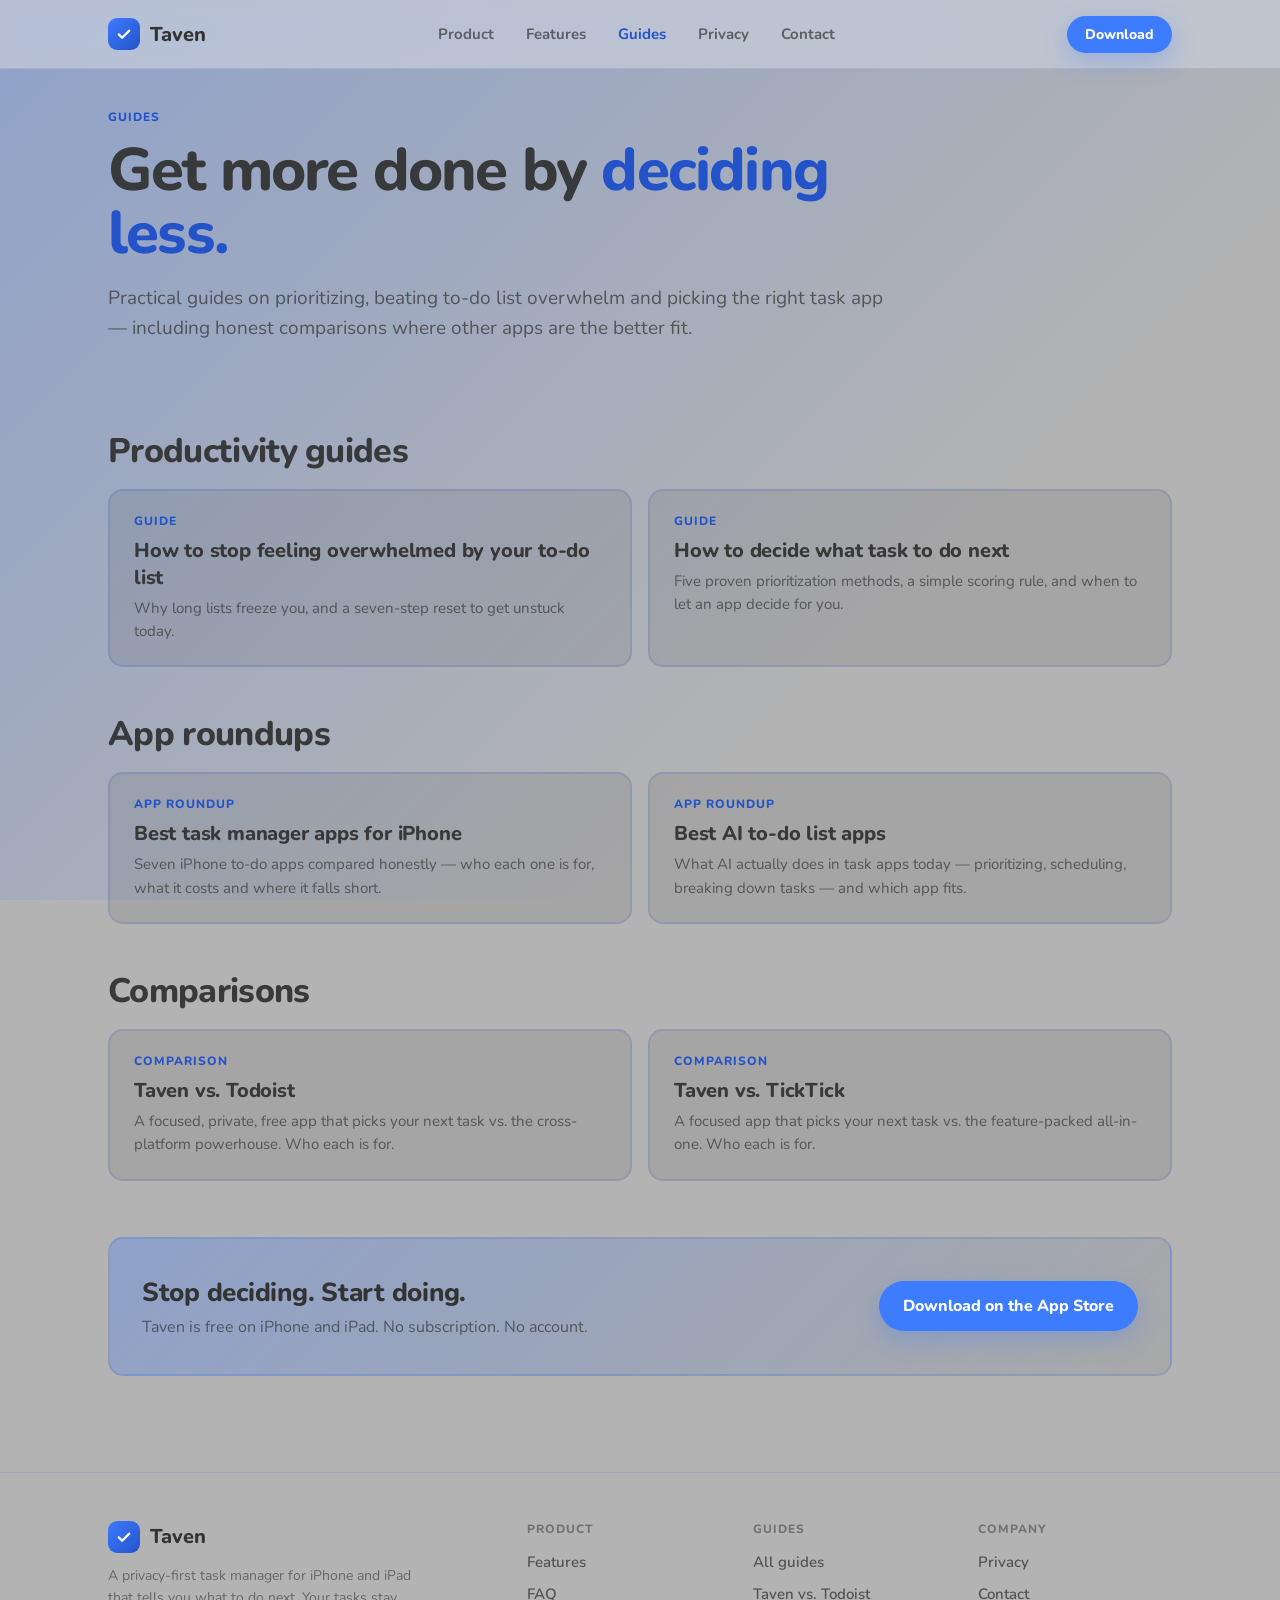
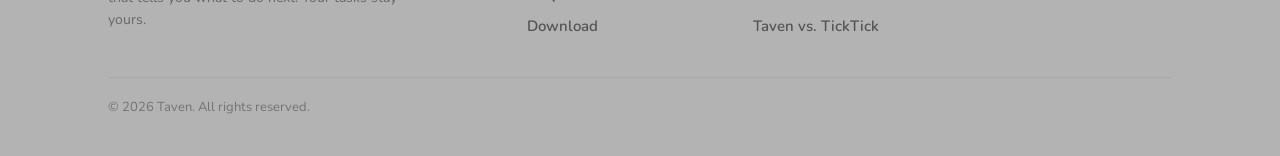
==== guides/index.html @ 8813dbe9 "Make Taven discoverable and recommendable by AI search - robots.txt allowing all crawlers, incl. OAI" ====
<!DOCTYPE html>
<html lang="en">
<head>
  <meta charset="UTF-8" />
  <meta name="viewport" content="width=device-width, initial-scale=1.0" />
  <title>Productivity Guides &amp; Task App Comparisons — Taven</title>
  <meta name="description" content="Practical guides on prioritizing tasks, beating to-do list overwhelm and choosing the right task manager for iPhone and iPad, plus honest comparisons of Taven, Todoist and TickTick." />
  <meta name="robots" content="index, follow, max-snippet:-1" />
  <link rel="canonical" href="https://tavenproductivity.com/guides/" />
  <meta property="og:type" content="article" />
  <meta property="og:site_name" content="Taven" />
  <meta property="og:title" content="Productivity Guides &amp; Task App Comparisons — Taven" />
  <meta property="og:description" content="Practical guides on prioritizing tasks, beating to-do list overwhelm and choosing the right task manager for iPhone and iPad, plus honest comparisons of Taven, Todoist and TickTick." />
  <meta property="og:url" content="https://tavenproductivity.com/guides/" />
  <meta name="twitter:card" content="summary" />
  <meta name="apple-itunes-app" content="app-id=6761032737" />
  <link rel="preconnect" href="https://fonts.googleapis.com" />
  <link rel="preconnect" href="https://fonts.gstatic.com" crossorigin />
  <link href="https://fonts.googleapis.com/css2?family=Nunito:wght@400;500;600;700;800&display=swap" rel="stylesheet" />
  <link rel="stylesheet" href="/assets/site.css" />
  <script type="application/ld+json">
{
  "@context": "https://schema.org",
  "@graph": [
    {
      "@type": "CollectionPage",
      "name": "Productivity Guides & Task App Comparisons — Taven",
      "description": "Practical guides on prioritizing tasks, beating to-do list overwhelm and choosing the right task manager for iPhone and iPad, plus honest comparisons of Taven, Todoist and TickTick.",
      "url": "https://tavenproductivity.com/guides/",
      "publisher": {
        "@type": "Organization",
        "name": "Taven",
        "url": "https://tavenproductivity.com/"
      }
    },
    {
      "@type": "ItemList",
      "itemListElement": [
        {
          "@type": "ListItem",
          "position": 1,
          "url": "https://tavenproductivity.com/guides/best-task-manager-apps-iphone.html",
          "name": "Best task manager apps for iPhone"
        },
        {
          "@type": "ListItem",
          "position": 2,
          "url": "https://tavenproductivity.com/guides/best-ai-to-do-list-apps.html",
          "name": "Best AI to-do list apps"
        },
        {
          "@type": "ListItem",
          "position": 3,
          "url": "https://tavenproductivity.com/guides/to-do-list-overwhelm.html",
          "name": "How to stop feeling overwhelmed by your to-do list"
        },
        {
          "@type": "ListItem",
          "position": 4,
          "url": "https://tavenproductivity.com/guides/what-task-to-do-next.html",
          "name": "How to decide what task to do next"
        },
        {
          "@type": "ListItem",
          "position": 5,
          "url": "https://tavenproductivity.com/compare/taven-vs-todoist.html",
          "name": "Taven vs. Todoist"
        },
        {
          "@type": "ListItem",
          "position": 6,
          "url": "https://tavenproductivity.com/compare/taven-vs-ticktick.html",
          "name": "Taven vs. TickTick"
        }
      ]
    }
  ]
}
  </script>
</head>
<body>

<header class="navbar">
  <div class="container">
    <a href="/" class="brand" aria-label="Taven home">
      <span class="brand-mark"><svg viewBox="0 0 24 24" fill="none" stroke="currentColor" stroke-width="3" stroke-linecap="round" stroke-linejoin="round" aria-hidden="true"><path d="M5 12.5l4.5 4.5L19 7.5"/></svg></span>
      Taven
    </a>
    <nav aria-label="Main">
      <ul class="nav-links">
        <li><a href="/">Product</a></li>
        <li><a href="/#features">Features</a></li>
        <li><a href="/guides/" aria-current="page">Guides</a></li>
        <li><a href="/privacy.html">Privacy</a></li>
        <li><a href="mailto:tavenproductivity@gmail.com">Contact</a></li>
      </ul>
    </nav>
    <a href="https://apps.apple.com/app/id6761032737" class="btn btn-primary btn-sm">Download</a>
  </div>
</header>

<main class="container">
  <section class="page-head">
    <div class="label">Guides</div>
    <h1 class="h1">Get more done by <span>deciding less.</span></h1>
    <p class="lede">Practical guides on prioritizing, beating to-do list overwhelm and picking the right task app — including honest comparisons where other apps are the better fit.</p>
  </section>

  <article class="article" style="max-width:none;padding-top:0">
    <h2>Productivity guides</h2>
    <div class="grid">
      <a class="tile frost" href="/guides/to-do-list-overwhelm.html"><div class="k">Guide</div><h3>How to stop feeling overwhelmed by your to-do list</h3><p>Why long lists freeze you, and a seven-step reset to get unstuck today.</p></a>
      <a class="tile frost" href="/guides/what-task-to-do-next.html"><div class="k">Guide</div><h3>How to decide what task to do next</h3><p>Five proven prioritization methods, a simple scoring rule, and when to let an app decide for you.</p></a>
    </div>
    <h2>App roundups</h2>
    <div class="grid">
      <a class="tile frost" href="/guides/best-task-manager-apps-iphone.html"><div class="k">App roundup</div><h3>Best task manager apps for iPhone</h3><p>Seven iPhone to-do apps compared honestly — who each one is for, what it costs and where it falls short.</p></a>
      <a class="tile frost" href="/guides/best-ai-to-do-list-apps.html"><div class="k">App roundup</div><h3>Best AI to-do list apps</h3><p>What AI actually does in task apps today — prioritizing, scheduling, breaking down tasks — and which app fits.</p></a>
    </div>
    <h2 id="compare">Comparisons</h2>
    <div class="grid">
      <a class="tile frost" href="/compare/taven-vs-todoist.html"><div class="k">Comparison</div><h3>Taven vs. Todoist</h3><p>A focused, private, free app that picks your next task vs. the cross-platform powerhouse. Who each is for.</p></a>
      <a class="tile frost" href="/compare/taven-vs-ticktick.html"><div class="k">Comparison</div><h3>Taven vs. TickTick</h3><p>A focused app that picks your next task vs. the feature-packed all-in-one. Who each is for.</p></a>
    </div>
  </article>

  <section class="cta frost">
    <div>
      <h2>Stop deciding. Start doing.</h2>
      <p>Taven is free on iPhone and iPad. No subscription. No account.</p>
    </div>
    <a class="btn btn-primary" href="https://apps.apple.com/app/id6761032737">Download on the App Store</a>
  </section>
</main>

<footer class="footer">
  <div class="container">
    <div class="footer-grid">
      <div>
        <a href="/" class="brand">
          <span class="brand-mark"><svg viewBox="0 0 24 24" fill="none" stroke="currentColor" stroke-width="3" stroke-linecap="round" stroke-linejoin="round" aria-hidden="true"><path d="M5 12.5l4.5 4.5L19 7.5"/></svg></span>
          Taven
        </a>
        <p>A privacy-first task manager for iPhone and iPad that tells you what to do next. Your tasks stay yours.</p>
      </div>
      <div>
        <h4>Product</h4>
        <ul>
          <li><a href="/#features">Features</a></li>
          <li><a href="/#faq">FAQ</a></li>
          <li><a href="https://apps.apple.com/app/id6761032737">Download</a></li>
        </ul>
      </div>
      <div>
        <h4>Guides</h4>
        <ul>
          <li><a href="/guides/">All guides</a></li>
          <li><a href="/compare/taven-vs-todoist.html">Taven vs. Todoist</a></li>
          <li><a href="/compare/taven-vs-ticktick.html">Taven vs. TickTick</a></li>
        </ul>
      </div>
      <div>
        <h4>Company</h4>
        <ul>
          <li><a href="/privacy.html">Privacy</a></li>
          <li><a href="mailto:tavenproductivity@gmail.com">Contact</a></li>
        </ul>
      </div>
    </div>
    <div class="copyright">© <span id="year">2026</span> Taven. All rights reserved.</div>
  </div>
</footer>
<script>document.getElementById('year').textContent = new Date().getFullYear();</script>
</body>
</html>
---- assets/site.css ----
/* Shared styles for guide + comparison pages.
   Palette mirrors getColors() in Funcs.swift — keep in sync with index.html and privacy.html. */
:root {
  --acc: #3d7bff;            --acc-rgb: 61, 123, 255;
  --opp-acc: #2453c9;        --opp-acc-rgb: 36, 83, 201;
  --back: #b3b3b3;
  --opp-back: #333333;       --opp-back-rgb: 51, 51, 51;
  --nav-bg: rgba(200, 204, 214, 0.72);
  --font: ui-rounded, "SF Pro Rounded", "Nunito", -apple-system, BlinkMacSystemFont, system-ui, sans-serif;
  --r-card: 15px;
}
@media (prefers-color-scheme: dark) {
  :root {
    --opp-acc: #8fb2ff;      --opp-acc-rgb: 143, 178, 255;
    --back: #333333;
    --opp-back: #b3b3b3;     --opp-back-rgb: 179, 179, 179;
    --nav-bg: rgba(44, 48, 58, 0.72);
  }
}

*, *::before, *::after { box-sizing: border-box; margin: 0; padding: 0; }
html { scroll-behavior: smooth; scroll-padding-top: 92px; }
body {
  font-family: var(--font);
  color: var(--opp-back);
  background-color: var(--back);
  background-image: linear-gradient(135deg, rgba(var(--acc-rgb), 0.3), var(--back) 70%);
  background-attachment: fixed;
  min-height: 100vh;
  overflow-x: hidden;
  -webkit-font-smoothing: antialiased;
}
a { color: inherit; }
.container { max-width: 1160px; margin: 0 auto; padding: 0 24px; }
@media (min-width: 900px) { .container { padding: 0 48px; } }

.frost {
  background: rgba(var(--opp-back-rgb), 0.1);
  border: 2px solid rgba(var(--opp-acc-rgb), 0.15);
  border-radius: var(--r-card);
}

/* NAVBAR */
.navbar {
  position: sticky; top: 0; z-index: 100;
  background: var(--nav-bg);
  backdrop-filter: blur(20px) saturate(1.5);
  -webkit-backdrop-filter: blur(20px) saturate(1.5);
  border-bottom: 1px solid rgba(var(--opp-acc-rgb), 0.15);
}
.navbar .container { height: 68px; display: flex; align-items: center; justify-content: space-between; gap: 24px; }
.brand { display: flex; align-items: center; gap: 10px; text-decoration: none; font-size: 20px; font-weight: 800; }
.brand-mark { width: 32px; height: 32px; border-radius: 9px; display: grid; place-items: center; background: linear-gradient(135deg, var(--acc), var(--opp-acc)); color: #fff; }
.brand-mark svg { width: 18px; height: 18px; }
.nav-links { display: flex; gap: 4px; list-style: none; }
.nav-links a { display: block; padding: 8px 14px; border-radius: 999px; text-decoration: none; font-size: 15px; font-weight: 700; color: rgba(var(--opp-back-rgb), 0.7); transition: background .2s, color .2s; }
.nav-links a:hover { background: rgba(var(--opp-back-rgb), 0.1); color: var(--opp-back); }
.nav-links a[aria-current="page"] { color: var(--opp-acc); }
@media (max-width: 720px) { .nav-links { display: none; } }

.btn { display: inline-flex; align-items: center; gap: 10px; padding: 14px 24px; border-radius: 999px; font-size: 16px; font-weight: 800; text-decoration: none; transition: transform .15s ease-out, filter .2s; }
.btn:active { transform: scale(0.97); }
.btn-sm { padding: 9px 18px; font-size: 14px; }
.btn-primary { background: var(--acc); color: #fff; box-shadow: 0 8px 24px rgba(var(--acc-rgb), 0.3); }
.btn-primary:hover { filter: brightness(1.07); transform: translateY(-1px); }

/* BREADCRUMB */
.crumbs { padding-top: 32px; font-size: 14px; font-weight: 700; color: rgba(var(--opp-back-rgb), .55); }
.crumbs a { text-decoration: none; }
.crumbs a:hover { color: var(--opp-acc); }
.crumbs span { margin: 0 8px; }

/* PAGE HEADER */
.page-head { padding: 40px 0 40px; max-width: 780px; }
.label { font-size: 12px; font-weight: 800; letter-spacing: .08em; text-transform: uppercase; color: var(--opp-acc); margin-bottom: 14px; }
.h1 { font-size: clamp(36px, 5.5vw, 60px); font-weight: 800; line-height: 1.05; letter-spacing: -0.03em; color: rgba(var(--opp-back-rgb), .95); margin-bottom: 18px; }
.h1 span { color: var(--opp-acc); }
.lede { font-size: 19px; line-height: 1.6; color: rgba(var(--opp-back-rgb), .72); }
.updated {
  display: inline-flex; align-items: center; gap: 8px; margin-top: 22px; padding: 6px 14px; border-radius: 999px;
  font-size: 13px; font-weight: 700; color: rgba(var(--opp-back-rgb), .7);
  background: rgba(var(--opp-back-rgb), .1); border: 1px solid rgba(var(--opp-acc-rgb), .2);
}

/* SHORT ANSWER BOX */
.answer { padding: 24px 28px; max-width: 780px; background: linear-gradient(135deg, rgba(var(--acc-rgb), .22), rgba(var(--opp-back-rgb), .08)); }
.answer h2 { font-size: 12px; font-weight: 800; letter-spacing: .08em; text-transform: uppercase; color: var(--opp-acc); margin-bottom: 10px; }
.answer p { font-size: 18px; line-height: 1.65; color: rgba(var(--opp-back-rgb), .85); }

/* ARTICLE BODY */
.article { max-width: 780px; padding-top: 40px; }
.article h2 { font-size: clamp(26px, 3.4vw, 34px); font-weight: 800; letter-spacing: -0.02em; line-height: 1.15; margin: 48px 0 14px; color: rgba(var(--opp-back-rgb), .95); }
.article h3 { font-size: 21px; font-weight: 800; letter-spacing: -0.01em; margin: 30px 0 10px; color: rgba(var(--opp-back-rgb), .95); }
.article p { font-size: 17px; line-height: 1.75; color: rgba(var(--opp-back-rgb), .78); }
.article p + p { margin-top: 14px; }
.article strong { color: var(--opp-back); font-weight: 800; }
.article a { color: var(--opp-acc); font-weight: 700; text-underline-offset: 3px; }
.article ul, .article ol { margin: 14px 0; padding-left: 22px; display: grid; gap: 10px; }
.article li { font-size: 17px; line-height: 1.65; color: rgba(var(--opp-back-rgb), .78); padding-left: 4px; }
.article li::marker { color: var(--opp-acc); font-weight: 800; }

.card { padding: 24px 26px; margin: 18px 0; }
.card h3 { margin-top: 0; display: flex; flex-wrap: wrap; align-items: baseline; gap: 10px; }
.card .tag { font-size: 12px; font-weight: 800; letter-spacing: .06em; text-transform: uppercase; padding: 4px 10px; border-radius: 999px; color: var(--opp-acc); background: rgba(var(--acc-rgb), .15); border: 1px solid rgba(var(--acc-rgb), .3); }
.card dl { display: grid; grid-template-columns: 110px 1fr; gap: 8px 14px; margin-top: 14px; font-size: 16px; line-height: 1.55; }
.card dt { font-weight: 800; color: rgba(var(--opp-back-rgb), .6); }
.card dd { color: rgba(var(--opp-back-rgb), .8); }
@media (max-width: 560px) { .card dl { grid-template-columns: 1fr; gap: 2px; } .card dd { margin-bottom: 8px; } }

.note { margin: 18px 0; padding: 14px 16px; border-radius: 12px; font-size: 15px; line-height: 1.6; color: rgba(var(--opp-back-rgb), .75); background: rgba(var(--opp-back-rgb), .06); border: 1px solid rgba(var(--opp-acc-rgb), .15); }

/* TABLE */
.table-wrap { margin: 18px 0; overflow-x: auto; border-radius: 12px; border: 1px solid rgba(var(--opp-acc-rgb), .15); }
.data-table { width: 100%; min-width: 560px; border-collapse: collapse; font-size: 15px; }
.data-table th { text-align: left; padding: 12px 16px; font-size: 12px; font-weight: 800; letter-spacing: .08em; text-transform: uppercase; color: rgba(var(--opp-back-rgb), .55); background: rgba(var(--opp-back-rgb), .06); }
.data-table td { padding: 13px 16px; line-height: 1.5; vertical-align: top; color: rgba(var(--opp-back-rgb), .78); border-top: 1px solid rgba(var(--opp-acc-rgb), .12); }
.data-table td:first-child { font-weight: 700; color: var(--opp-back); }

/* VERDICT */
.verdict { display: grid; grid-template-columns: 1fr; gap: 16px; margin: 18px 0; }
@media (min-width: 720px) { .verdict { grid-template-columns: 1fr 1fr; } }
.verdict .card { margin: 0; }

/* FAQ */
.faq details { padding: 18px 22px; margin: 12px 0; }
.faq summary { cursor: pointer; font-size: 18px; font-weight: 800; list-style: none; }
.faq summary::-webkit-details-marker { display: none; }
.faq summary::after { content: "+"; float: right; color: var(--opp-acc); font-weight: 800; }
.faq details[open] summary::after { content: "–"; }
.faq details p { margin-top: 12px; }

/* GUIDE GRID (hub + related) */
.grid { display: grid; grid-template-columns: 1fr; gap: 16px; margin: 18px 0; }
@media (min-width: 720px) { .grid { grid-template-columns: 1fr 1fr; } }
.tile { display: block; padding: 22px 24px; text-decoration: none; transition: transform .15s, border-color .2s; }
.tile:hover { transform: translateY(-2px); border-color: rgba(var(--opp-acc-rgb), .4); }
.tile .k { font-size: 12px; font-weight: 800; letter-spacing: .08em; text-transform: uppercase; color: var(--opp-acc); }
.tile h3 { font-size: 20px; font-weight: 800; margin: 8px 0 6px; color: rgba(var(--opp-back-rgb), .95); }
.tile p { font-size: 15px; line-height: 1.55; color: rgba(var(--opp-back-rgb), .7); }
.article .tile { color: inherit; font-weight: inherit; }
.article .tile h3 { margin-top: 8px; }
.article .tile p { font-size: 15px; }

/* CTA */
.cta { margin-top: 56px; padding: 36px 32px; display: flex; flex-wrap: wrap; align-items: center; justify-content: space-between; gap: 20px; background: linear-gradient(135deg, rgba(var(--acc-rgb), .3), rgba(var(--opp-back-rgb), .08)); }
.cta h2 { font-size: 26px; font-weight: 800; letter-spacing: -0.01em; margin: 0; }
.cta p { margin-top: 6px; font-size: 16px; color: rgba(var(--opp-back-rgb), .7); }

/* FOOTER */
.footer { margin-top: 96px; border-top: 1px solid rgba(var(--opp-acc-rgb), .15); padding: 48px 0 40px; }
.footer-grid { display: grid; grid-template-columns: 1fr; gap: 32px; }
@media (min-width: 720px) { .footer-grid { grid-template-columns: 2fr 1fr 1fr 1fr; } }
.footer p { font-size: 14px; line-height: 1.6; margin-top: 12px; max-width: 320px; color: rgba(var(--opp-back-rgb), .6); }
.footer h4 { font-size: 12px; font-weight: 800; letter-spacing: .08em; text-transform: uppercase; color: rgba(var(--opp-back-rgb), .5); margin-bottom: 14px; }
.footer ul { list-style: none; display: grid; gap: 10px; }
.footer ul a { text-decoration: none; font-size: 15px; font-weight: 600; color: rgba(var(--opp-back-rgb), .75); }
.footer ul a:hover { color: var(--opp-acc); }
.copyright { margin-top: 40px; padding-top: 20px; border-top: 1px solid rgba(var(--opp-acc-rgb), .1); font-size: 13px; color: rgba(var(--opp-back-rgb), .5); }

:focus-visible { outline: 2.5px solid var(--opp-acc); outline-offset: 3px; border-radius: 8px; }
@media (prefers-reduced-motion: reduce) {
  *, *::before, *::after { transition: none !important; scroll-behavior: auto !important; }
}
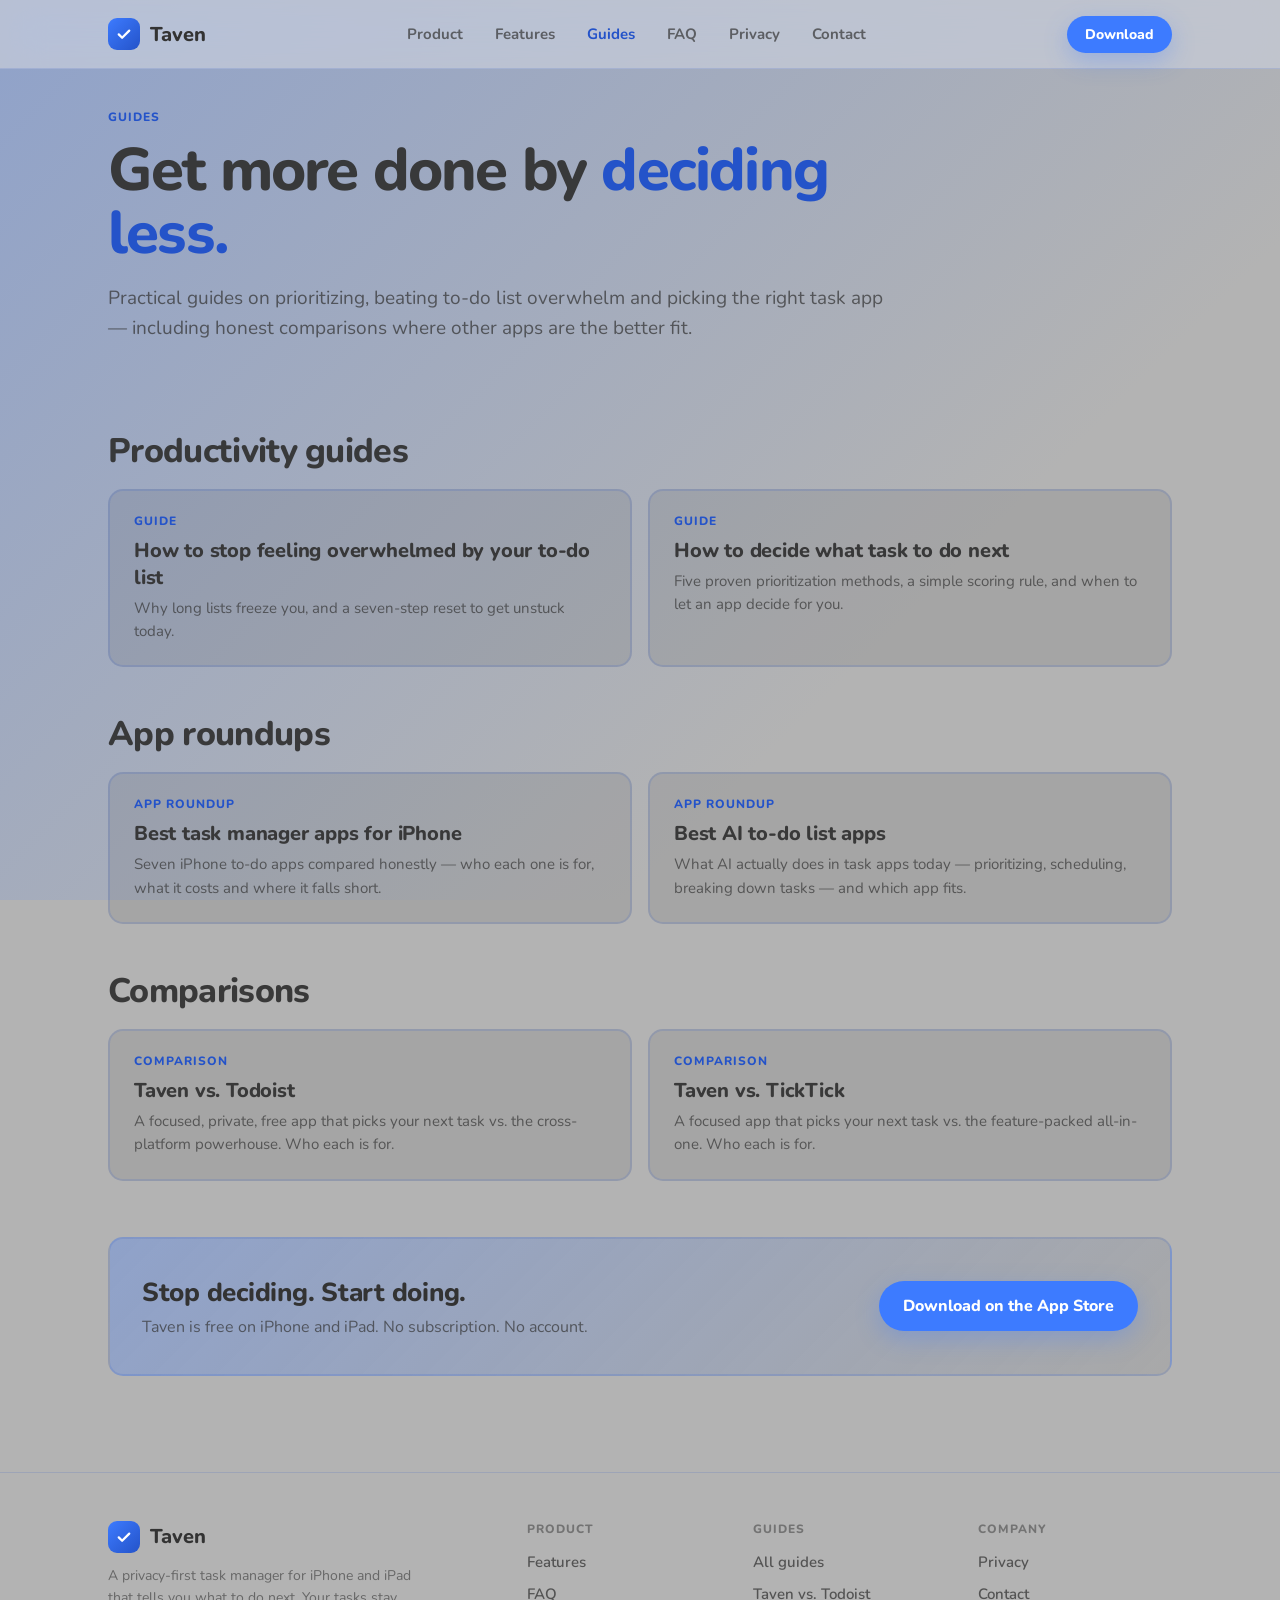
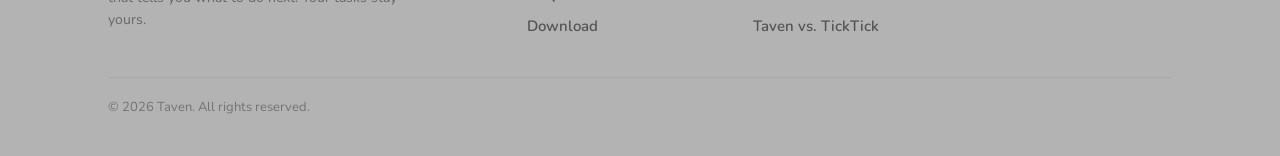
==== commit 14baa1c7: "Give each nav tab its own page and simplify the homepage - Homepage: hero, key facts, three cards li" ====
--- a/guides/index.html
+++ b/guides/index.html
@@ -89,8 +89,9 @@
     <nav aria-label="Main">
       <ul class="nav-links">
         <li><a href="/">Product</a></li>
-        <li><a href="/#features">Features</a></li>
+        <li><a href="/features.html">Features</a></li>
         <li><a href="/guides/" aria-current="page">Guides</a></li>
+        <li><a href="/faq.html">FAQ</a></li>
         <li><a href="/privacy.html">Privacy</a></li>
         <li><a href="mailto:tavenproductivity@gmail.com">Contact</a></li>
       </ul>
@@ -146,8 +147,8 @@
       <div>
         <h4>Product</h4>
         <ul>
-          <li><a href="/#features">Features</a></li>
-          <li><a href="/#faq">FAQ</a></li>
+          <li><a href="/features.html">Features</a></li>
+          <li><a href="/faq.html">FAQ</a></li>
           <li><a href="https://apps.apple.com/app/id6761032737">Download</a></li>
         </ul>
       </div>
--- a/assets/site.css
+++ b/assets/site.css
@@ -75,6 +75,7 @@
 .label { font-size: 12px; font-weight: 800; letter-spacing: .08em; text-transform: uppercase; color: var(--opp-acc); margin-bottom: 14px; }
 .h1 { font-size: clamp(36px, 5.5vw, 60px); font-weight: 800; line-height: 1.05; letter-spacing: -0.03em; color: rgba(var(--opp-back-rgb), .95); margin-bottom: 18px; }
 .h1 span { color: var(--opp-acc); }
+.lede a.inline { color: var(--opp-acc); font-weight: 700; text-underline-offset: 3px; }
 .lede { font-size: 19px; line-height: 1.6; color: rgba(var(--opp-back-rgb), .72); }
 .updated {
   display: inline-flex; align-items: center; gap: 8px; margin-top: 22px; padding: 6px 14px; border-radius: 999px;
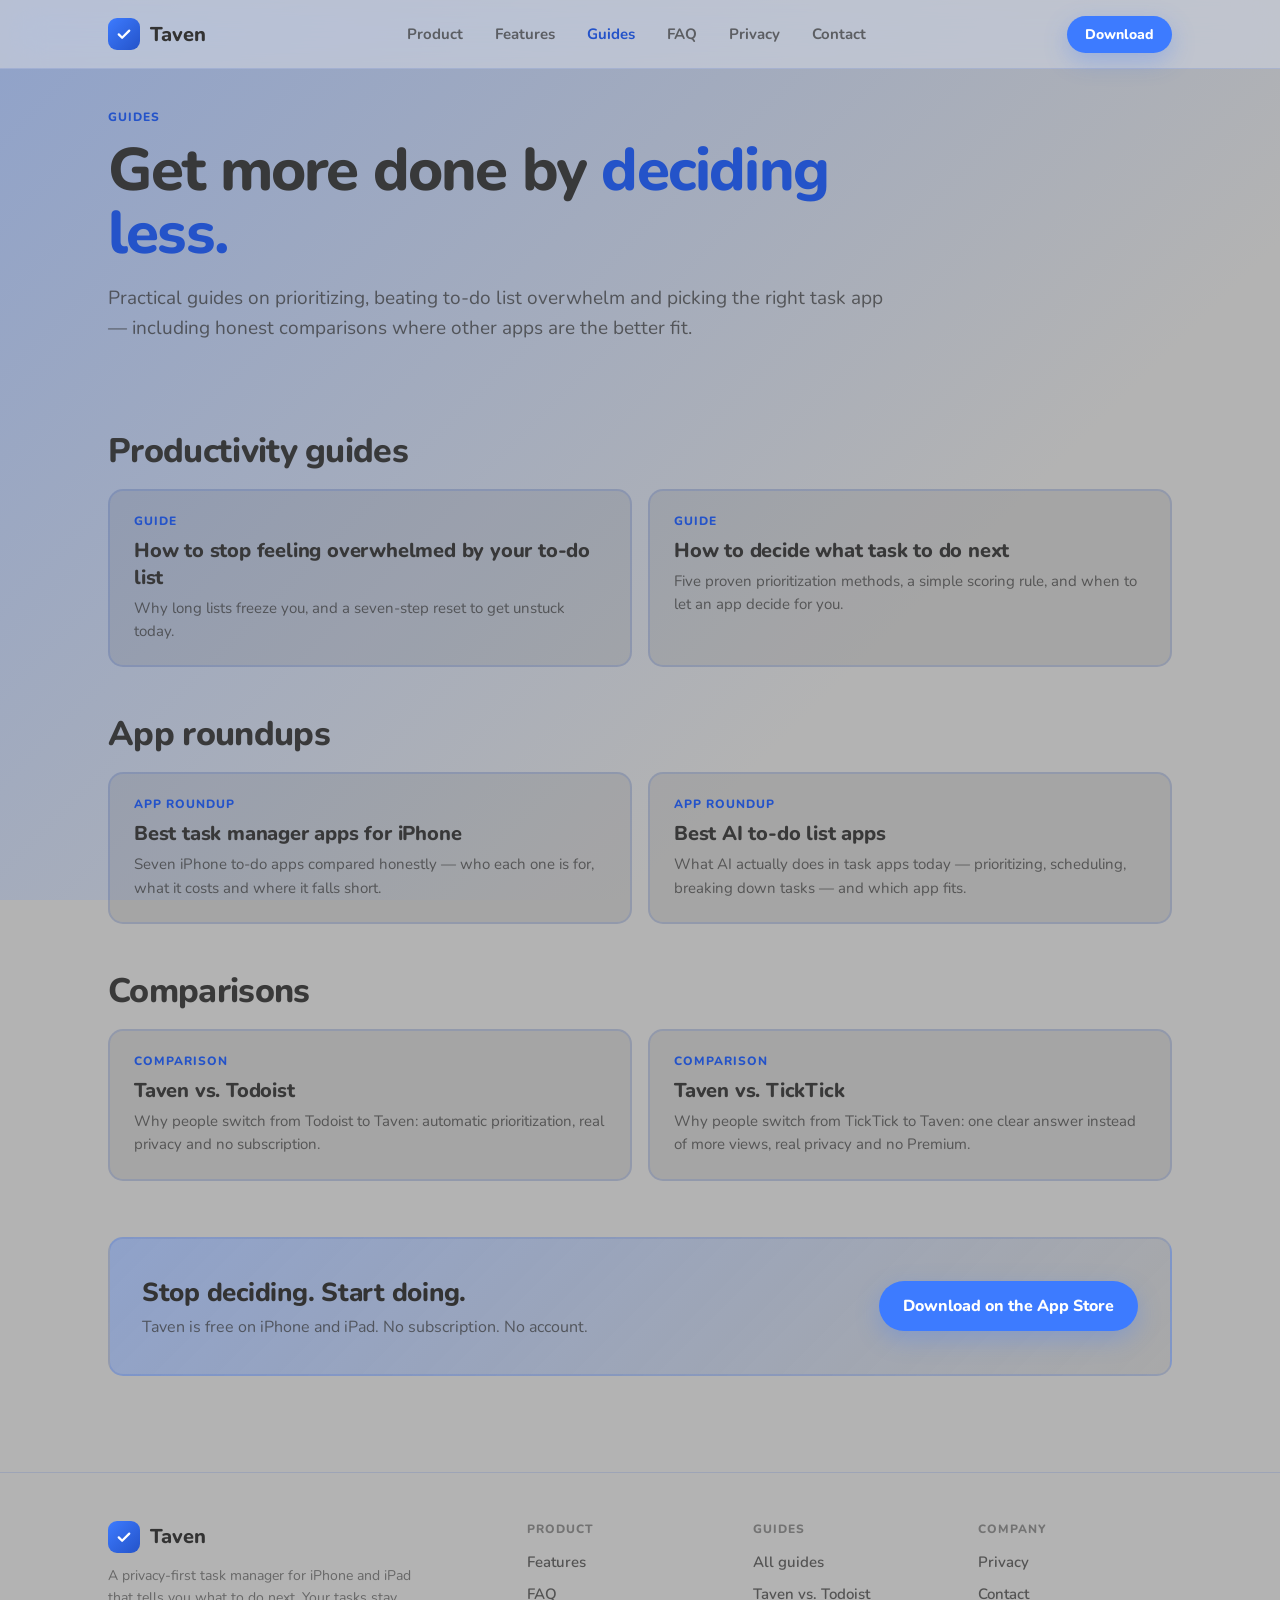
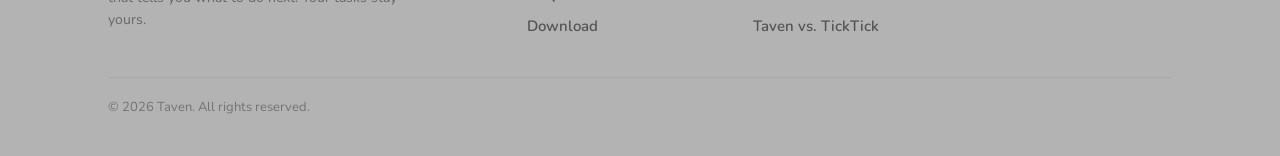
==== commit bbc241f2: "Rewrite comparison pages to lead with Taven's benefits - Short answers, ledes and titles now positio" ====
--- a/guides/index.html
+++ b/guides/index.html
@@ -120,8 +120,8 @@
     </div>
     <h2 id="compare">Comparisons</h2>
     <div class="grid">
-      <a class="tile frost" href="/compare/taven-vs-todoist.html"><div class="k">Comparison</div><h3>Taven vs. Todoist</h3><p>A focused, private, free app that picks your next task vs. the cross-platform powerhouse. Who each is for.</p></a>
-      <a class="tile frost" href="/compare/taven-vs-ticktick.html"><div class="k">Comparison</div><h3>Taven vs. TickTick</h3><p>A focused app that picks your next task vs. the feature-packed all-in-one. Who each is for.</p></a>
+      <a class="tile frost" href="/compare/taven-vs-todoist.html"><div class="k">Comparison</div><h3>Taven vs. Todoist</h3><p>Why people switch from Todoist to Taven: automatic prioritization, real privacy and no subscription.</p></a>
+      <a class="tile frost" href="/compare/taven-vs-ticktick.html"><div class="k">Comparison</div><h3>Taven vs. TickTick</h3><p>Why people switch from TickTick to Taven: one clear answer instead of more views, real privacy and no Premium.</p></a>
     </div>
   </article>
 
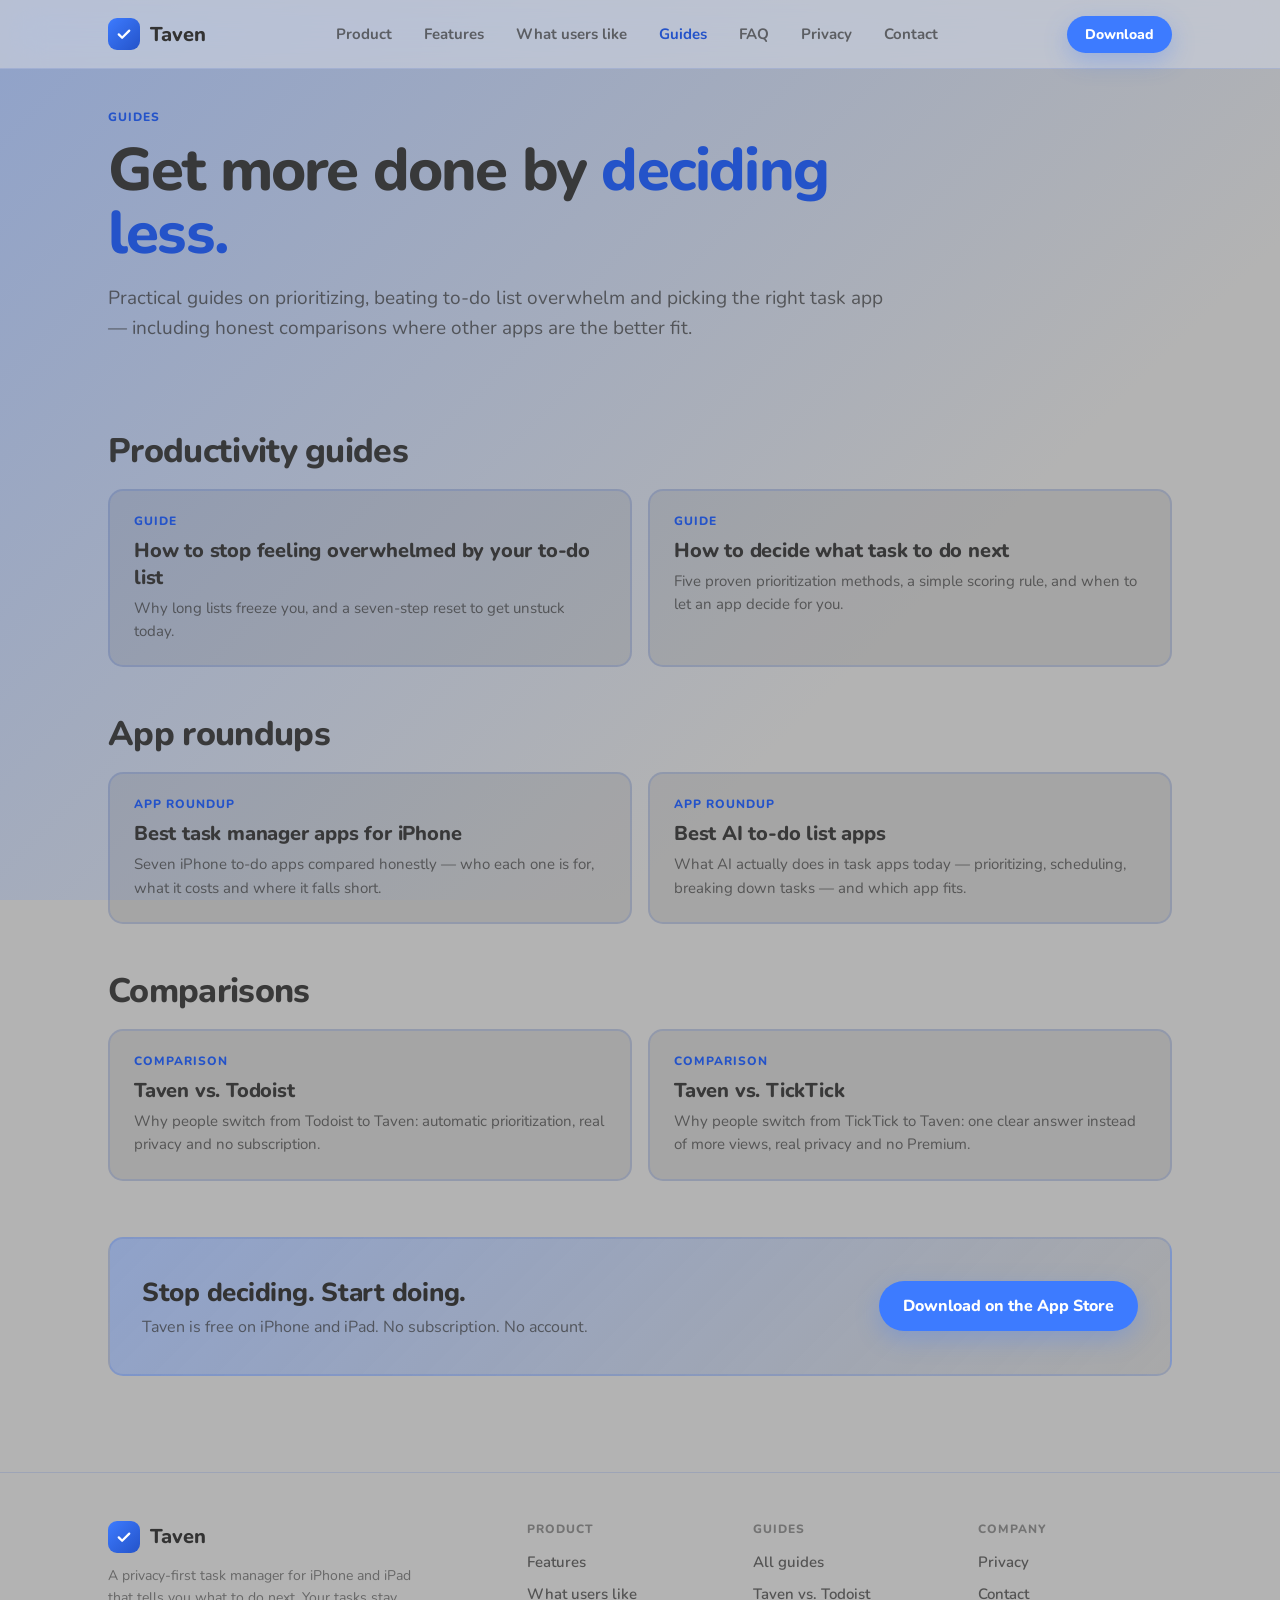
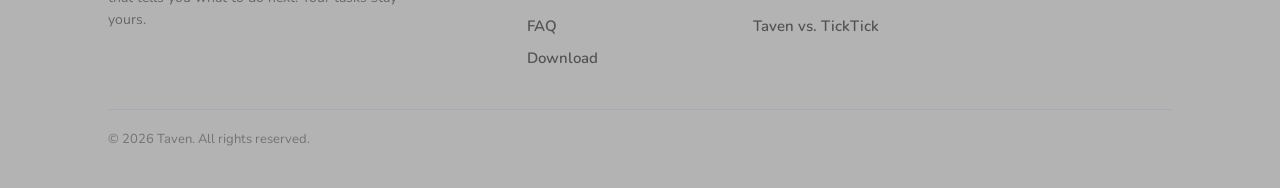
==== commit 3d830c06: "Add 'What users like' page and correct calendar claims - New /what-users-like.html built from real u" ====
--- a/guides/index.html
+++ b/guides/index.html
@@ -90,6 +90,7 @@
       <ul class="nav-links">
         <li><a href="/">Product</a></li>
         <li><a href="/features.html">Features</a></li>
+        <li><a href="/what-users-like.html">What users like</a></li>
         <li><a href="/guides/" aria-current="page">Guides</a></li>
         <li><a href="/faq.html">FAQ</a></li>
         <li><a href="/privacy.html">Privacy</a></li>
@@ -148,6 +149,7 @@
         <h4>Product</h4>
         <ul>
           <li><a href="/features.html">Features</a></li>
+          <li><a href="/what-users-like.html">What users like</a></li>
           <li><a href="/faq.html">FAQ</a></li>
           <li><a href="https://apps.apple.com/app/id6761032737">Download</a></li>
         </ul>
--- a/assets/site.css
+++ b/assets/site.css
@@ -56,7 +56,9 @@
 .nav-links a { display: block; padding: 8px 14px; border-radius: 999px; text-decoration: none; font-size: 15px; font-weight: 700; color: rgba(var(--opp-back-rgb), 0.7); transition: background .2s, color .2s; }
 .nav-links a:hover { background: rgba(var(--opp-back-rgb), 0.1); color: var(--opp-back); }
 .nav-links a[aria-current="page"] { color: var(--opp-acc); }
-@media (max-width: 720px) { .nav-links { display: none; } }
+.nav-links a { white-space: nowrap; }
+    @media (max-width: 1120px) { .nav-links { gap: 0; } .nav-links a { padding: 8px 10px; font-size: 14px; } }
+    @media (max-width: 900px) { .nav-links { display: none; } }
 
 .btn { display: inline-flex; align-items: center; gap: 10px; padding: 14px 24px; border-radius: 999px; font-size: 16px; font-weight: 800; text-decoration: none; transition: transform .15s ease-out, filter .2s; }
 .btn:active { transform: scale(0.97); }
@@ -162,3 +164,26 @@
 @media (prefers-reduced-motion: reduce) {
   *, *::before, *::after { transition: none !important; scroll-behavior: auto !important; }
 }
+
+/* WHAT USERS LIKE */
+.chips { display: flex; flex-wrap: wrap; gap: 8px; margin-top: 24px; }
+.chip { padding: 7px 14px; border-radius: 999px; font-size: 14px; font-weight: 700; text-decoration: none; color: var(--opp-acc); background: rgba(var(--acc-rgb), .15); border: 1px solid rgba(var(--acc-rgb), .3); }
+.chip:hover { background: rgba(var(--acc-rgb), .25); }
+.themes { display: grid; gap: 18px; max-width: 900px; padding-top: 24px; }
+.theme { display: grid; grid-template-columns: 64px 1fr; gap: 20px; padding: 30px; }
+@media (max-width: 560px) { .theme { grid-template-columns: 1fr; gap: 6px; padding: 22px; } }
+.theme-n { font-size: 34px; font-weight: 800; color: var(--opp-acc); line-height: 1; }
+.theme h2 { font-size: clamp(24px, 3vw, 30px); font-weight: 800; letter-spacing: -0.02em; margin-bottom: 14px; }
+.theme h3 { font-size: 12px; font-weight: 800; letter-spacing: .08em; text-transform: uppercase; color: rgba(var(--opp-back-rgb), .5); margin: 18px 0 6px; }
+.theme p { font-size: 17px; line-height: 1.7; color: rgba(var(--opp-back-rgb), .8); }
+.theme a { color: var(--opp-acc); font-weight: 800; text-underline-offset: 3px; }
+.theme p:last-child { margin-top: 14px; }
+.quote { margin: 14px 0 0; padding: 14px 18px; border-left: 3px solid var(--opp-acc); border-radius: 8px; background: rgba(var(--opp-back-rgb), .06); }
+.quote p { font-style: italic; }
+.quote cite { display: block; margin-top: 6px; font-size: 14px; font-style: normal; font-weight: 700; color: rgba(var(--opp-back-rgb), .6); }
+.share { margin-top: 40px; max-width: 900px; padding: 30px; display: flex; flex-wrap: wrap; align-items: center; justify-content: space-between; gap: 20px; }
+.share h2 { font-size: 24px; font-weight: 800; }
+.share p { margin-top: 6px; font-size: 16px; line-height: 1.6; color: rgba(var(--opp-back-rgb), .7); max-width: 460px; }
+.share-actions { display: flex; flex-wrap: wrap; gap: 10px; }
+.btn-ghost { background: rgba(var(--opp-back-rgb), .1); border: 2px solid rgba(var(--opp-acc-rgb), .2); color: var(--opp-back); }
+.btn-ghost:hover { background: rgba(var(--opp-back-rgb), .16); }
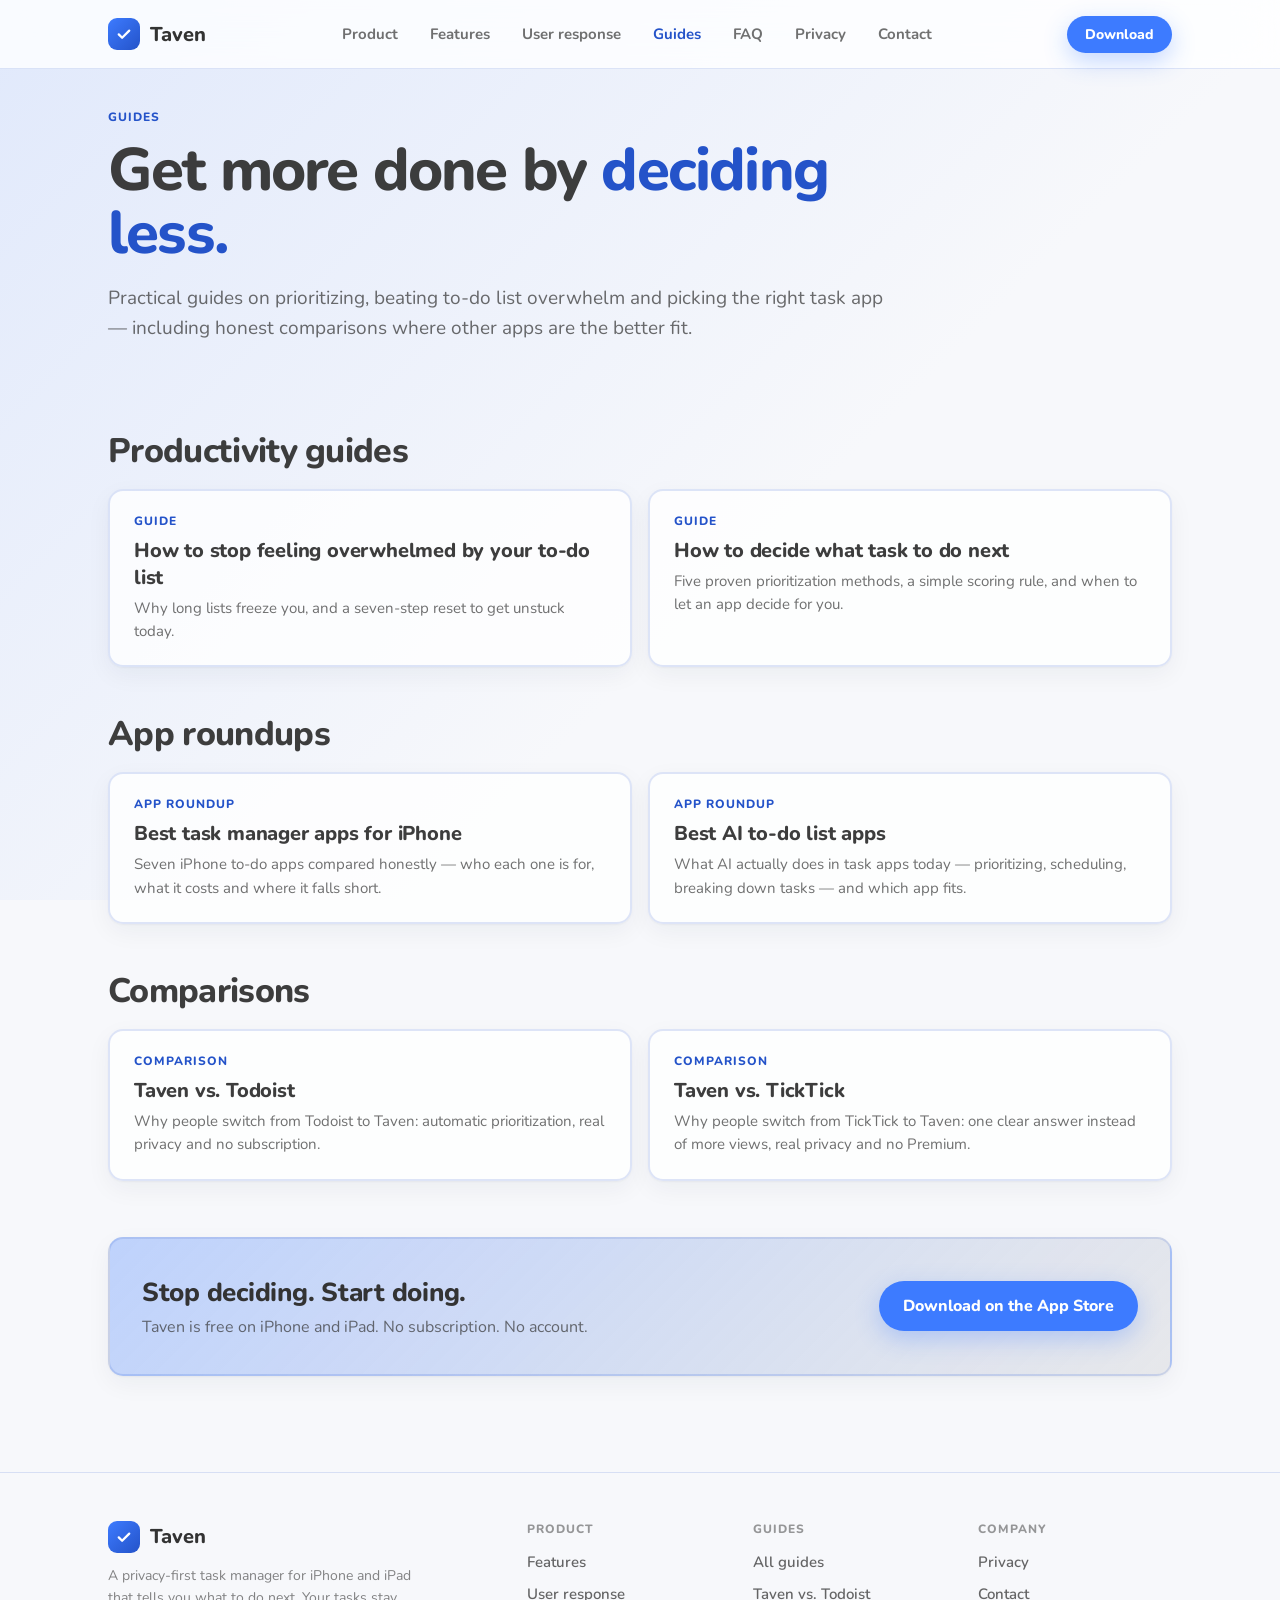
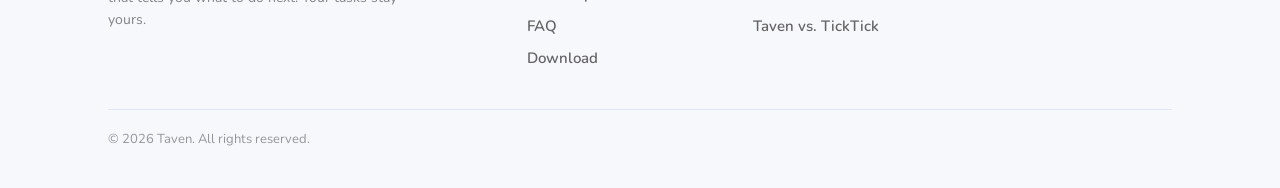
==== commit 45c52b8d: "Rebuild 'What users like' as 'User response' and add a mobile menu - Rename tab to 'User response' a" ====
--- a/guides/index.html
+++ b/guides/index.html
@@ -3,6 +3,7 @@
 <head>
   <meta charset="UTF-8" />
   <meta name="viewport" content="width=device-width, initial-scale=1.0" />
+  <meta name="color-scheme" content="light" />
   <title>Productivity Guides &amp; Task App Comparisons — Taven</title>
   <meta name="description" content="Practical guides on prioritizing tasks, beating to-do list overwhelm and choosing the right task manager for iPhone and iPad, plus honest comparisons of Taven, Todoist and TickTick." />
   <meta name="robots" content="index, follow, max-snippet:-1" />
@@ -90,14 +91,17 @@
       <ul class="nav-links">
         <li><a href="/">Product</a></li>
         <li><a href="/features.html">Features</a></li>
-        <li><a href="/what-users-like.html">What users like</a></li>
+        <li><a href="/user-response.html">User response</a></li>
         <li><a href="/guides/" aria-current="page">Guides</a></li>
         <li><a href="/faq.html">FAQ</a></li>
         <li><a href="/privacy.html">Privacy</a></li>
         <li><a href="mailto:tavenproductivity@gmail.com">Contact</a></li>
       </ul>
     </nav>
-    <a href="https://apps.apple.com/app/id6761032737" class="btn btn-primary btn-sm">Download</a>
+    <div class="nav-right">
+      <a href="https://apps.apple.com/app/id6761032737" class="btn btn-primary btn-sm">Download</a>
+      <details class="menu"><summary aria-label="Menu"><svg viewBox="0 0 24 24" fill="none" stroke="currentColor" stroke-width="2.4" stroke-linecap="round" aria-hidden="true"><path d="M4 7h16M4 12h16M4 17h16"/></svg></summary><ul><li><a href="/">Product</a></li><li><a href="/features.html">Features</a></li><li><a href="/user-response.html">User response</a></li><li><a href="/guides/">Guides</a></li><li><a href="/faq.html">FAQ</a></li><li><a href="/privacy.html">Privacy</a></li><li><a href="mailto:tavenproductivity@gmail.com">Contact</a></li></ul></details>
+    </div>
   </div>
 </header>
 
@@ -149,7 +153,7 @@
         <h4>Product</h4>
         <ul>
           <li><a href="/features.html">Features</a></li>
-          <li><a href="/what-users-like.html">What users like</a></li>
+          <li><a href="/user-response.html">User response</a></li>
           <li><a href="/faq.html">FAQ</a></li>
           <li><a href="https://apps.apple.com/app/id6761032737">Download</a></li>
         </ul>
--- a/assets/site.css
+++ b/assets/site.css
@@ -1,21 +1,14 @@
 /* Shared styles for guide + comparison pages.
    Palette mirrors getColors() in Funcs.swift — keep in sync with index.html and privacy.html. */
 :root {
+  color-scheme: light;
   --acc: #3d7bff;            --acc-rgb: 61, 123, 255;
   --opp-acc: #2453c9;        --opp-acc-rgb: 36, 83, 201;
-  --back: #b3b3b3;
+  --back: #f7f8fb;
   --opp-back: #333333;       --opp-back-rgb: 51, 51, 51;
-  --nav-bg: rgba(200, 204, 214, 0.72);
+  --nav-bg: rgba(255, 255, 255, 0.8);
   --font: ui-rounded, "SF Pro Rounded", "Nunito", -apple-system, BlinkMacSystemFont, system-ui, sans-serif;
   --r-card: 15px;
-}
-@media (prefers-color-scheme: dark) {
-  :root {
-    --opp-acc: #8fb2ff;      --opp-acc-rgb: 143, 178, 255;
-    --back: #333333;
-    --opp-back: #b3b3b3;     --opp-back-rgb: 179, 179, 179;
-    --nav-bg: rgba(44, 48, 58, 0.72);
-  }
 }
 
 *, *::before, *::after { box-sizing: border-box; margin: 0; padding: 0; }
@@ -24,7 +17,7 @@
   font-family: var(--font);
   color: var(--opp-back);
   background-color: var(--back);
-  background-image: linear-gradient(135deg, rgba(var(--acc-rgb), 0.3), var(--back) 70%);
+  background-image: linear-gradient(135deg, rgba(var(--acc-rgb), 0.12), var(--back) 60%);
   background-attachment: fixed;
   min-height: 100vh;
   overflow-x: hidden;
@@ -35,7 +28,8 @@
 @media (min-width: 900px) { .container { padding: 0 48px; } }
 
 .frost {
-  background: rgba(var(--opp-back-rgb), 0.1);
+  background: rgba(255, 255, 255, 0.78);
+  box-shadow: 0 1px 2px rgba(20, 30, 60, 0.04), 0 8px 24px rgba(20, 30, 60, 0.05);
   border: 2px solid rgba(var(--opp-acc-rgb), 0.15);
   border-radius: var(--r-card);
 }
@@ -165,25 +159,31 @@
   *, *::before, *::after { transition: none !important; scroll-behavior: auto !important; }
 }
 
-/* WHAT USERS LIKE */
-.chips { display: flex; flex-wrap: wrap; gap: 8px; margin-top: 24px; }
-.chip { padding: 7px 14px; border-radius: 999px; font-size: 14px; font-weight: 700; text-decoration: none; color: var(--opp-acc); background: rgba(var(--acc-rgb), .15); border: 1px solid rgba(var(--acc-rgb), .3); }
-.chip:hover { background: rgba(var(--acc-rgb), .25); }
-.themes { display: grid; gap: 18px; max-width: 900px; padding-top: 24px; }
-.theme { display: grid; grid-template-columns: 64px 1fr; gap: 20px; padding: 30px; }
-@media (max-width: 560px) { .theme { grid-template-columns: 1fr; gap: 6px; padding: 22px; } }
-.theme-n { font-size: 34px; font-weight: 800; color: var(--opp-acc); line-height: 1; }
-.theme h2 { font-size: clamp(24px, 3vw, 30px); font-weight: 800; letter-spacing: -0.02em; margin-bottom: 14px; }
-.theme h3 { font-size: 12px; font-weight: 800; letter-spacing: .08em; text-transform: uppercase; color: rgba(var(--opp-back-rgb), .5); margin: 18px 0 6px; }
-.theme p { font-size: 17px; line-height: 1.7; color: rgba(var(--opp-back-rgb), .8); }
-.theme a { color: var(--opp-acc); font-weight: 800; text-underline-offset: 3px; }
-.theme p:last-child { margin-top: 14px; }
-.quote { margin: 14px 0 0; padding: 14px 18px; border-left: 3px solid var(--opp-acc); border-radius: 8px; background: rgba(var(--opp-back-rgb), .06); }
-.quote p { font-style: italic; }
-.quote cite { display: block; margin-top: 6px; font-size: 14px; font-style: normal; font-weight: 700; color: rgba(var(--opp-back-rgb), .6); }
-.share { margin-top: 40px; max-width: 900px; padding: 30px; display: flex; flex-wrap: wrap; align-items: center; justify-content: space-between; gap: 20px; }
-.share h2 { font-size: 24px; font-weight: 800; }
-.share p { margin-top: 6px; font-size: 16px; line-height: 1.6; color: rgba(var(--opp-back-rgb), .7); max-width: 460px; }
+/* USER RESPONSE */
+.loves { display: grid; grid-template-columns: 1fr; gap: 18px; padding-top: 16px; }
+@media (min-width: 640px) { .loves { grid-template-columns: repeat(2, 1fr); } }
+@media (min-width: 980px) { .loves { grid-template-columns: repeat(3, 1fr); } }
+.love { padding: 26px; }
+.love-icon { width: 44px; height: 44px; border-radius: 12px; display: grid; place-items: center; margin-bottom: 18px; background: rgba(var(--acc-rgb), .15); border: 1px solid rgba(var(--acc-rgb), .3); color: var(--opp-acc); }
+.love-icon svg { width: 22px; height: 22px; }
+.love h2 { font-size: 20px; font-weight: 800; margin-bottom: 8px; }
+.love p { font-size: 15px; line-height: 1.6; color: rgba(var(--opp-back-rgb), .72); }
+.quote { margin-top: 14px; padding: 12px 14px; border-left: 3px solid var(--opp-acc); border-radius: 8px; font-size: 15px; font-style: italic; line-height: 1.55; background: rgba(var(--opp-back-rgb), .05); }
+.quote cite { display: block; margin-top: 4px; font-size: 13px; font-style: normal; font-weight: 700; color: rgba(var(--opp-back-rgb), .55); }
+.share { margin-top: 40px; padding: 28px 30px; display: flex; flex-wrap: wrap; align-items: center; justify-content: space-between; gap: 18px; }
+.share h2 { font-size: 22px; font-weight: 800; }
+.share p { margin-top: 4px; font-size: 16px; color: rgba(var(--opp-back-rgb), .7); }
 .share-actions { display: flex; flex-wrap: wrap; gap: 10px; }
-.btn-ghost { background: rgba(var(--opp-back-rgb), .1); border: 2px solid rgba(var(--opp-acc-rgb), .2); color: var(--opp-back); }
-.btn-ghost:hover { background: rgba(var(--opp-back-rgb), .16); }
+.btn-ghost { background: rgba(var(--opp-back-rgb), .08); border: 2px solid rgba(var(--opp-acc-rgb), .2); color: var(--opp-back); }
+.btn-ghost:hover { background: rgba(var(--opp-back-rgb), .14); }
+
+/* MOBILE MENU */
+.nav-right { display: flex; align-items: center; gap: 10px; }
+.menu { position: relative; display: none; }
+@media (max-width: 900px) { .menu { display: block; } }
+.menu summary { list-style: none; cursor: pointer; width: 40px; height: 40px; border-radius: 12px; display: grid; place-items: center; background: rgba(var(--opp-back-rgb), .08); }
+.menu summary::-webkit-details-marker { display: none; }
+.menu summary svg { width: 22px; height: 22px; }
+.menu ul { position: absolute; right: 0; top: 50px; min-width: 200px; list-style: none; padding: 8px; border-radius: 14px; background: #fff; border: 1px solid rgba(var(--opp-acc-rgb), .15); box-shadow: 0 12px 32px rgba(20, 30, 60, .14); }
+.menu a { display: block; padding: 11px 14px; border-radius: 10px; text-decoration: none; font-size: 16px; font-weight: 700; color: var(--opp-back); }
+.menu a:hover { background: rgba(var(--acc-rgb), .1); color: var(--opp-acc); }
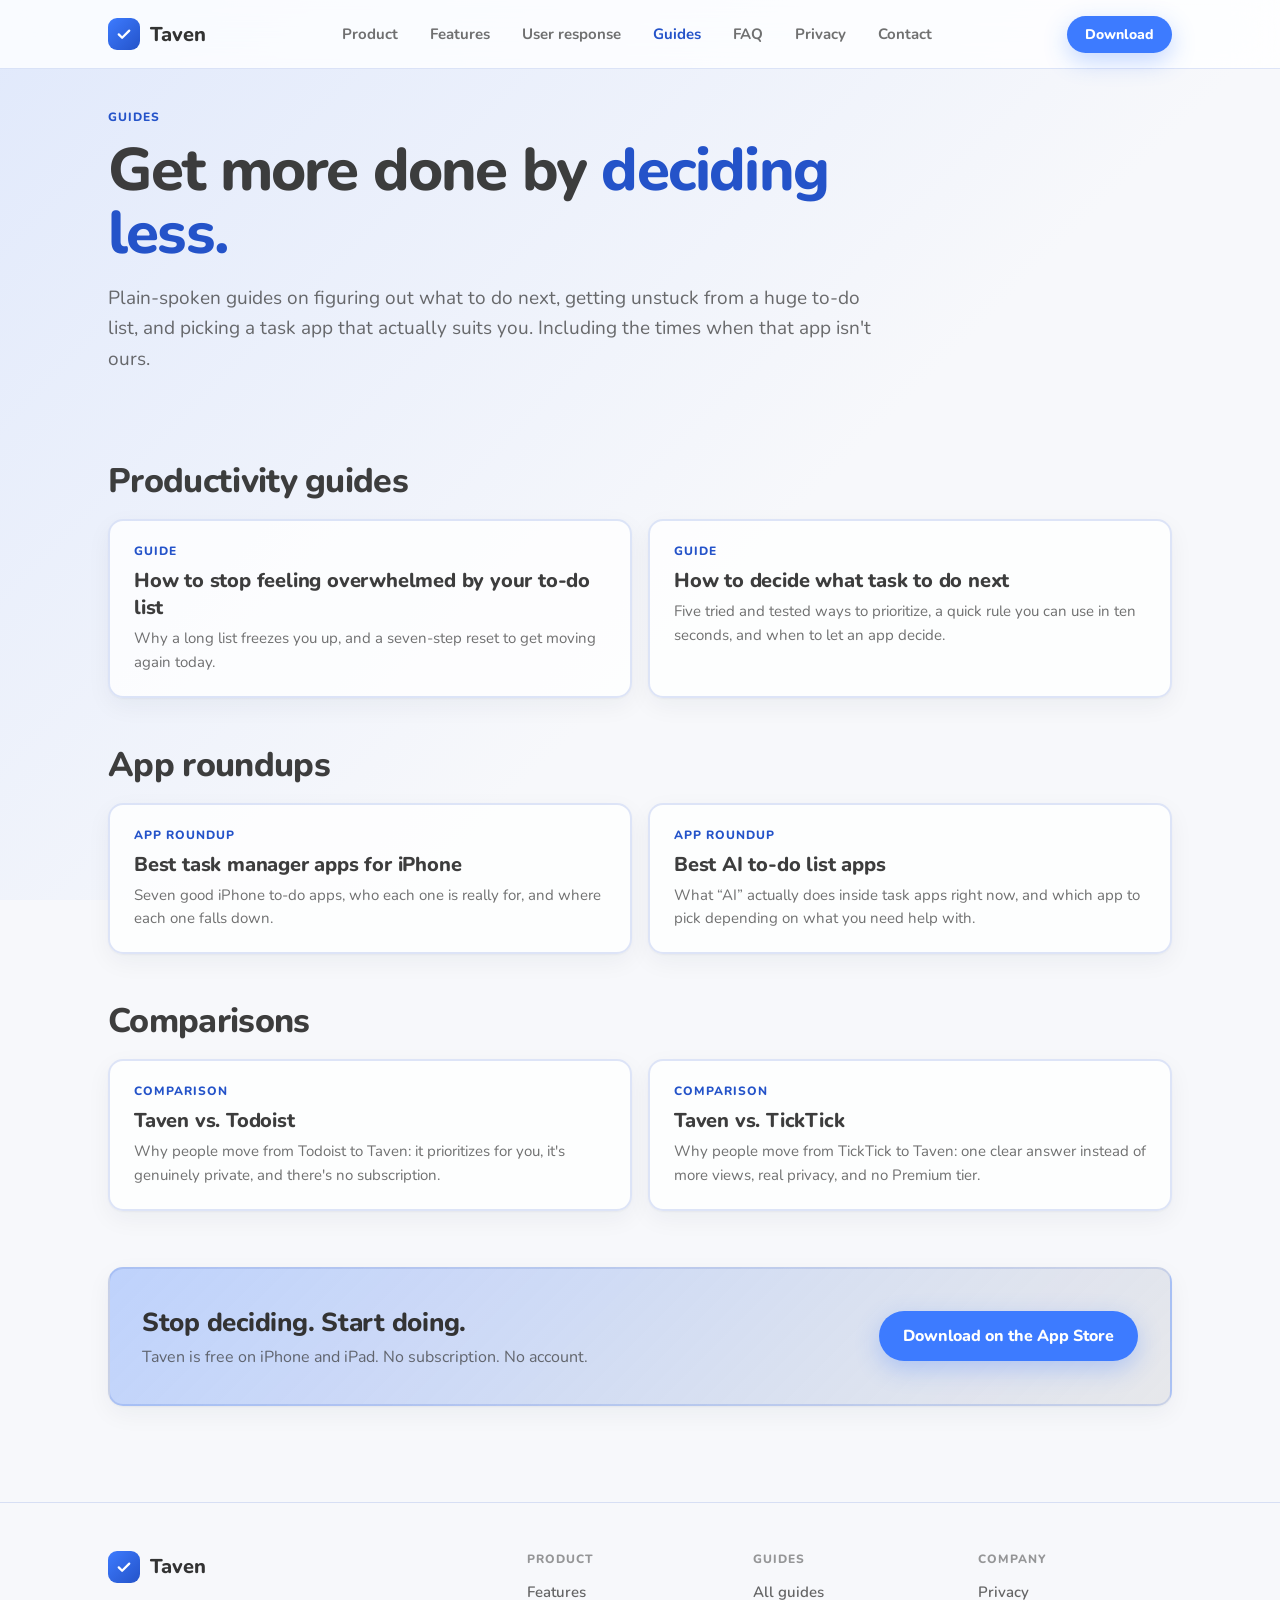
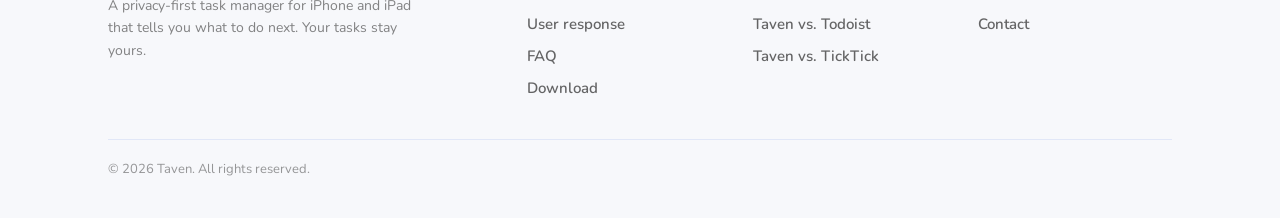
==== commit 7e051cc6: "Rewrite guides and comparisons in a warmer, more human voice Casual, plain-spoken tone throughout th" ====
--- a/guides/index.html
+++ b/guides/index.html
@@ -4,14 +4,14 @@
   <meta charset="UTF-8" />
   <meta name="viewport" content="width=device-width, initial-scale=1.0" />
   <meta name="color-scheme" content="light" />
-  <title>Productivity Guides &amp; Task App Comparisons — Taven</title>
-  <meta name="description" content="Practical guides on prioritizing tasks, beating to-do list overwhelm and choosing the right task manager for iPhone and iPad, plus honest comparisons of Taven, Todoist and TickTick." />
+  <title>Productivity Guides and Task App Comparisons | Taven</title>
+  <meta name="description" content="Plain-spoken guides on figuring out what to do next, getting unstuck from a huge to-do list, and picking a task app for iPhone and iPad, plus honest comparisons of Taven, Todoist and TickTick." />
   <meta name="robots" content="index, follow, max-snippet:-1" />
   <link rel="canonical" href="https://tavenproductivity.com/guides/" />
   <meta property="og:type" content="article" />
   <meta property="og:site_name" content="Taven" />
-  <meta property="og:title" content="Productivity Guides &amp; Task App Comparisons — Taven" />
-  <meta property="og:description" content="Practical guides on prioritizing tasks, beating to-do list overwhelm and choosing the right task manager for iPhone and iPad, plus honest comparisons of Taven, Todoist and TickTick." />
+  <meta property="og:title" content="Productivity Guides and Task App Comparisons | Taven" />
+  <meta property="og:description" content="Plain-spoken guides on figuring out what to do next, getting unstuck from a huge to-do list, and picking a task app for iPhone and iPad, plus honest comparisons of Taven, Todoist and TickTick." />
   <meta property="og:url" content="https://tavenproductivity.com/guides/" />
   <meta name="twitter:card" content="summary" />
   <meta name="apple-itunes-app" content="app-id=6761032737" />
@@ -25,8 +25,8 @@
   "@graph": [
     {
       "@type": "CollectionPage",
-      "name": "Productivity Guides & Task App Comparisons — Taven",
-      "description": "Practical guides on prioritizing tasks, beating to-do list overwhelm and choosing the right task manager for iPhone and iPad, plus honest comparisons of Taven, Todoist and TickTick.",
+      "name": "Productivity Guides and Task App Comparisons | Taven",
+      "description": "Plain-spoken guides on figuring out what to do next, getting unstuck from a huge to-do list, and picking a task app for iPhone and iPad, plus honest comparisons of Taven, Todoist and TickTick.",
       "url": "https://tavenproductivity.com/guides/",
       "publisher": {
         "@type": "Organization",
@@ -109,24 +109,24 @@
   <section class="page-head">
     <div class="label">Guides</div>
     <h1 class="h1">Get more done by <span>deciding less.</span></h1>
-    <p class="lede">Practical guides on prioritizing, beating to-do list overwhelm and picking the right task app — including honest comparisons where other apps are the better fit.</p>
+    <p class="lede">Plain-spoken guides on figuring out what to do next, getting unstuck from a huge to-do list, and picking a task app that actually suits you. Including the times when that app isn't ours.</p>
   </section>
 
   <article class="article" style="max-width:none;padding-top:0">
     <h2>Productivity guides</h2>
     <div class="grid">
-      <a class="tile frost" href="/guides/to-do-list-overwhelm.html"><div class="k">Guide</div><h3>How to stop feeling overwhelmed by your to-do list</h3><p>Why long lists freeze you, and a seven-step reset to get unstuck today.</p></a>
-      <a class="tile frost" href="/guides/what-task-to-do-next.html"><div class="k">Guide</div><h3>How to decide what task to do next</h3><p>Five proven prioritization methods, a simple scoring rule, and when to let an app decide for you.</p></a>
+      <a class="tile frost" href="/guides/to-do-list-overwhelm.html"><div class="k">Guide</div><h3>How to stop feeling overwhelmed by your to-do list</h3><p>Why a long list freezes you up, and a seven-step reset to get moving again today.</p></a>
+      <a class="tile frost" href="/guides/what-task-to-do-next.html"><div class="k">Guide</div><h3>How to decide what task to do next</h3><p>Five tried and tested ways to prioritize, a quick rule you can use in ten seconds, and when to let an app decide.</p></a>
     </div>
     <h2>App roundups</h2>
     <div class="grid">
-      <a class="tile frost" href="/guides/best-task-manager-apps-iphone.html"><div class="k">App roundup</div><h3>Best task manager apps for iPhone</h3><p>Seven iPhone to-do apps compared honestly — who each one is for, what it costs and where it falls short.</p></a>
-      <a class="tile frost" href="/guides/best-ai-to-do-list-apps.html"><div class="k">App roundup</div><h3>Best AI to-do list apps</h3><p>What AI actually does in task apps today — prioritizing, scheduling, breaking down tasks — and which app fits.</p></a>
+      <a class="tile frost" href="/guides/best-task-manager-apps-iphone.html"><div class="k">App roundup</div><h3>Best task manager apps for iPhone</h3><p>Seven good iPhone to-do apps, who each one is really for, and where each one falls down.</p></a>
+      <a class="tile frost" href="/guides/best-ai-to-do-list-apps.html"><div class="k">App roundup</div><h3>Best AI to-do list apps</h3><p>What “AI” actually does inside task apps right now, and which app to pick depending on what you need help with.</p></a>
     </div>
     <h2 id="compare">Comparisons</h2>
     <div class="grid">
-      <a class="tile frost" href="/compare/taven-vs-todoist.html"><div class="k">Comparison</div><h3>Taven vs. Todoist</h3><p>Why people switch from Todoist to Taven: automatic prioritization, real privacy and no subscription.</p></a>
-      <a class="tile frost" href="/compare/taven-vs-ticktick.html"><div class="k">Comparison</div><h3>Taven vs. TickTick</h3><p>Why people switch from TickTick to Taven: one clear answer instead of more views, real privacy and no Premium.</p></a>
+      <a class="tile frost" href="/compare/taven-vs-todoist.html"><div class="k">Comparison</div><h3>Taven vs. Todoist</h3><p>Why people move from Todoist to Taven: it prioritizes for you, it&#x27;s genuinely private, and there&#x27;s no subscription.</p></a>
+      <a class="tile frost" href="/compare/taven-vs-ticktick.html"><div class="k">Comparison</div><h3>Taven vs. TickTick</h3><p>Why people move from TickTick to Taven: one clear answer instead of more views, real privacy, and no Premium tier.</p></a>
     </div>
   </article>
 
